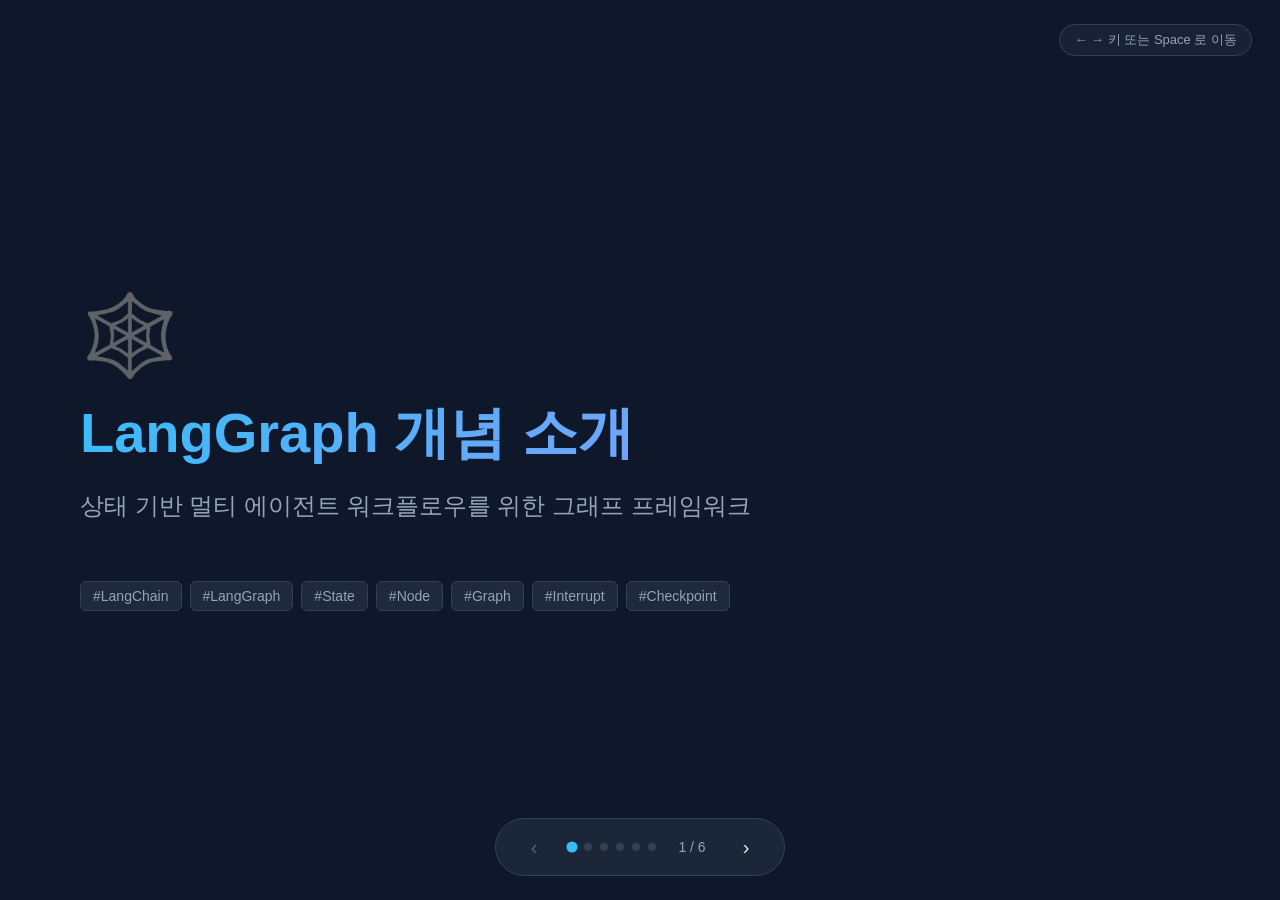
==== index.html @ 46ef791e "Use chat message interface in invoke examples Unify invocation examples across slides to use   invok" ====
<!DOCTYPE html>
<html lang="ko">
<head>
<meta charset="UTF-8" />
<meta name="viewport" content="width=device-width, initial-scale=1.0" />
<title>LangGraph 개념 소개</title>
<style>
  :root {
    --bg: #0f172a;
    --surface: #1e293b;
    --surface-2: #334155;
    --text: #e2e8f0;
    --muted: #94a3b8;
    --accent: #38bdf8;
    --accent-2: #a78bfa;
    --success: #34d399;
    --warning: #fbbf24;
    --danger: #f87171;
    --code-bg: #0b1220;
  }

  * { box-sizing: border-box; margin: 0; padding: 0; }

  html, body {
    height: 100%;
    background: var(--bg);
    color: var(--text);
    font-family: -apple-system, BlinkMacSystemFont, "Apple SD Gothic Neo", "Pretendard", "Noto Sans KR", sans-serif;
    overflow: hidden;
  }

  .deck {
    position: relative;
    width: 100vw;
    height: 100vh;
    overflow: hidden;
  }

  .slide {
    position: absolute;
    inset: 0;
    padding: 64px 80px;
    display: flex;
    flex-direction: column;
    justify-content: center;
    opacity: 0;
    transform: translateX(40px);
    transition: opacity 0.4s ease, transform 0.4s ease;
    pointer-events: none;
    overflow-y: auto;
  }

  .slide.active {
    opacity: 1;
    transform: translateX(0);
    pointer-events: auto;
  }

  .slide.prev {
    transform: translateX(-40px);
  }

  h1 {
    font-size: 56px;
    font-weight: 800;
    background: linear-gradient(135deg, var(--accent), var(--accent-2));
    -webkit-background-clip: text;
    background-clip: text;
    color: transparent;
    margin-bottom: 20px;
    line-height: 1.2;
  }

  h2 {
    font-size: 40px;
    font-weight: 700;
    margin-bottom: 28px;
    color: var(--text);
    display: flex;
    align-items: center;
    gap: 16px;
  }

  h2::before {
    content: "";
    width: 8px;
    height: 40px;
    background: linear-gradient(180deg, var(--accent), var(--accent-2));
    border-radius: 4px;
  }

  h3 {
    font-size: 22px;
    font-weight: 600;
    color: var(--accent);
    margin-bottom: 12px;
  }

  p, li {
    font-size: 20px;
    line-height: 1.7;
    color: var(--text);
  }

  .subtitle {
    font-size: 24px;
    color: var(--muted);
    margin-bottom: 40px;
  }

  .cards {
    display: grid;
    grid-template-columns: repeat(auto-fit, minmax(280px, 1fr));
    gap: 20px;
    margin-top: 16px;
  }

  .card {
    background: var(--surface);
    border: 1px solid var(--surface-2);
    border-radius: 14px;
    padding: 24px;
    transition: transform 0.2s ease, border-color 0.2s ease;
  }

  .card:hover {
    transform: translateY(-4px);
    border-color: var(--accent);
  }

  .card ul {
    list-style: none;
    padding-left: 0;
  }

  .card li {
    font-size: 17px;
    padding: 6px 0 6px 20px;
    position: relative;
    color: var(--text);
  }

  .card li::before {
    content: "▸";
    position: absolute;
    left: 0;
    color: var(--accent);
  }

  pre {
    background: var(--code-bg);
    border: 1px solid var(--surface-2);
    border-radius: 10px;
    padding: 18px 20px;
    overflow-x: auto;
    font-size: 15px;
    line-height: 1.6;
    margin-top: 14px;
  }

  code {
    font-family: "SF Mono", "Fira Code", "Consolas", monospace;
    color: #e2e8f0;
  }

  .kw { color: #f472b6; }
  .fn { color: #60a5fa; }
  .str { color: #86efac; }
  .cm { color: #64748b; font-style: italic; }
  .num { color: #fbbf24; }

  .badge {
    display: inline-block;
    padding: 4px 12px;
    border-radius: 999px;
    font-size: 14px;
    font-weight: 600;
    background: rgba(56, 189, 248, 0.15);
    color: var(--accent);
    margin-right: 8px;
  }

  .badge.purple { background: rgba(167, 139, 250, 0.15); color: var(--accent-2); }
  .badge.green { background: rgba(52, 211, 153, 0.15); color: var(--success); }
  .badge.amber { background: rgba(251, 191, 36, 0.15); color: var(--warning); }

  .two-col {
    display: grid;
    grid-template-columns: 1fr 1fr;
    gap: 28px;
    margin-top: 16px;
  }

  .diagram {
    display: flex;
    align-items: center;
    justify-content: center;
    gap: 12px;
    flex-wrap: wrap;
    padding: 28px;
    background: var(--surface);
    border-radius: 14px;
    border: 1px solid var(--surface-2);
    margin-top: 16px;
  }

  .node {
    padding: 14px 22px;
    background: linear-gradient(135deg, rgba(56, 189, 248, 0.2), rgba(167, 139, 250, 0.2));
    border: 1.5px solid var(--accent);
    border-radius: 12px;
    font-weight: 600;
    font-size: 16px;
    color: var(--text);
    min-width: 110px;
    text-align: center;
  }

  .node.start { border-color: var(--success); background: rgba(52, 211, 153, 0.15); }
  .node.end { border-color: var(--danger); background: rgba(248, 113, 113, 0.15); }
  .node.interrupt {
    border-color: var(--warning);
    background: rgba(251, 191, 36, 0.15);
    border-style: dashed;
  }

  .arrow {
    color: var(--muted);
    font-size: 24px;
    font-weight: bold;
  }

  .nav {
    position: fixed;
    bottom: 24px;
    left: 50%;
    transform: translateX(-50%);
    display: flex;
    align-items: center;
    gap: 16px;
    background: rgba(30, 41, 59, 0.9);
    backdrop-filter: blur(10px);
    padding: 10px 20px;
    border-radius: 999px;
    border: 1px solid var(--surface-2);
    z-index: 100;
  }

  .nav button {
    background: transparent;
    border: none;
    color: var(--text);
    cursor: pointer;
    font-size: 20px;
    width: 36px;
    height: 36px;
    border-radius: 50%;
    display: flex;
    align-items: center;
    justify-content: center;
    transition: background 0.2s ease;
  }

  .nav button:hover:not(:disabled) {
    background: var(--surface-2);
  }

  .nav button:disabled {
    opacity: 0.3;
    cursor: not-allowed;
  }

  .dots {
    display: flex;
    gap: 8px;
  }

  .dot {
    width: 8px;
    height: 8px;
    border-radius: 50%;
    background: var(--surface-2);
    cursor: pointer;
    transition: background 0.2s ease, transform 0.2s ease;
  }

  .dot.active {
    background: var(--accent);
    transform: scale(1.4);
  }

  .counter {
    color: var(--muted);
    font-size: 14px;
    font-variant-numeric: tabular-nums;
    min-width: 40px;
    text-align: center;
  }

  .hint {
    position: fixed;
    top: 24px;
    right: 28px;
    color: var(--muted);
    font-size: 13px;
    background: rgba(30, 41, 59, 0.7);
    padding: 6px 14px;
    border-radius: 999px;
    border: 1px solid var(--surface-2);
  }

  .hero-icon {
    font-size: 80px;
    margin-bottom: 16px;
  }

  .comparison {
    display: grid;
    grid-template-columns: 1fr 1fr;
    gap: 24px;
    margin-top: 20px;
  }

  .col-title {
    font-size: 28px;
    font-weight: 700;
    margin-bottom: 14px;
    padding-bottom: 10px;
    border-bottom: 2px solid var(--surface-2);
  }

  .col-title.chain { color: var(--success); }
  .col-title.graph { color: var(--accent-2); }

  .tag-list {
    display: flex;
    flex-wrap: wrap;
    gap: 8px;
    margin-top: 14px;
  }

  .tag {
    padding: 6px 12px;
    background: var(--surface);
    border: 1px solid var(--surface-2);
    border-radius: 6px;
    font-size: 14px;
    color: var(--muted);
  }

  @media (max-width: 900px) {
    .slide { padding: 40px 28px; }
    h1 { font-size: 36px; }
    h2 { font-size: 28px; }
    p, li { font-size: 16px; }
    .two-col, .comparison { grid-template-columns: 1fr; }
  }
</style>
</head>
<body>
  <div class="hint">← → 키 또는 Space 로 이동</div>

  <div class="deck" id="deck">

    <!-- Slide 1: Title -->
    <section class="slide active">
      <div class="hero-icon">🕸️</div>
      <h1>LangGraph 개념 소개</h1>
      <p class="subtitle">상태 기반 멀티 에이전트 워크플로우를 위한 그래프 프레임워크</p>
      <div class="tag-list">
        <span class="tag">#LangChain</span>
        <span class="tag">#LangGraph</span>
        <span class="tag">#State</span>
        <span class="tag">#Node</span>
        <span class="tag">#Graph</span>
        <span class="tag">#Interrupt</span>
        <span class="tag">#Checkpoint</span>
      </div>
    </section>

    <!-- Slide 2: LangChain vs LangGraph -->
    <section class="slide">
      <h2>LangChain vs LangGraph</h2>
      <p class="subtitle">두 라이브러리의 역할과 차이점</p>

      <div class="comparison">
        <div class="card">
          <div class="col-title chain">🔗 LangChain</div>
          <ul>
            <li>LLM 애플리케이션의 <b>기본 빌딩 블록</b> 제공</li>
            <li>Prompt, Model, Parser, Tool, Retriever 등 컴포넌트 모음</li>
            <li><b>체인(Chain)</b> — 단방향 파이프라인</li>
            <li>간단한 RAG, 요약, 번역 등에 적합</li>
            <li>분기/반복/상태 관리는 제한적</li>
          </ul>
          <pre><code><span class="cm"># 전형적인 단방향 체인</span>
chain = prompt | model | parser
chain.invoke(input={<span class="str">"messages"</span>: [(<span class="str">"user"</span>, <span class="str">"hi"</span>)]})</code></pre>
        </div>

        <div class="card">
          <div class="col-title graph">🕸️ LangGraph</div>
          <ul>
            <li>LangChain 위에 얹힌 <b>상태 기반 그래프</b> 프레임워크</li>
            <li><b>순환(loop)</b>, <b>분기(branch)</b>, <b>병렬</b> 실행 가능</li>
            <li>Agent 간 협업·툴 호출 루프를 자연스럽게 표현</li>
            <li>상태(State) + 체크포인트로 <b>지속성·재개</b> 지원</li>
            <li>Human-in-the-loop (Interrupt) 내장</li>
          </ul>
          <pre><code><span class="cm"># 상태 기반 그래프</span>
graph = StateGraph(State)
graph.add_node(<span class="str">"agent"</span>, agent_fn)
graph.add_edge(<span class="str">"agent"</span>, <span class="str">"tool"</span>)</code></pre>
        </div>
      </div>
    </section>

    <!-- Slide 3: State, Node, Graph -->
    <section class="slide">
      <h2>핵심 구성: State · Node · Graph</h2>
      <p class="subtitle">LangGraph를 이루는 세 가지 뼈대</p>

      <div class="cards">
        <div class="card">
          <h3>🗂️ State</h3>
          <p style="font-size:16px;color:var(--muted);margin-bottom:10px;">
            그래프 실행 전체에서 공유되는 <b>데이터 컨테이너</b>.
            TypedDict / Pydantic으로 스키마 정의.
          </p>
          <ul>
            <li>각 노드는 State를 입력으로 받아 일부를 업데이트해 반환</li>
            <li>필드마다 <b>reducer</b>로 병합 전략 지정 (예: <code>add_messages</code>)</li>
          </ul>
        </div>

        <div class="card">
          <h3>🧩 Node</h3>
          <p style="font-size:16px;color:var(--muted);margin-bottom:10px;">
            State를 받아 <b>업데이트된 State를 반환</b>하는 함수 단위.
          </p>
          <ul>
            <li>LLM 호출, 툴 실행, 후처리 등 임의 로직</li>
            <li>파이썬 함수 / Runnable 무엇이든 가능</li>
            <li><code>add_node("name", fn)</code> 로 등록</li>
          </ul>
        </div>

        <div class="card">
          <h3>🔀 Graph (Edge)</h3>
          <p style="font-size:16px;color:var(--muted);margin-bottom:10px;">
            노드 간 <b>흐름</b>을 정의. 정적 엣지와 조건부 엣지를 지원.
          </p>
          <ul>
            <li><code>add_edge(a, b)</code> — 무조건 이동</li>
            <li><code>add_conditional_edges</code> — 함수 반환값으로 분기</li>
            <li><code>START</code> / <code>END</code> 상수로 시작·종료 지정</li>
          </ul>
        </div>
      </div>

      <pre><code><span class="kw">from</span> typing <span class="kw">import</span> TypedDict, Annotated
<span class="kw">from</span> langgraph.graph <span class="kw">import</span> StateGraph, START, END
<span class="kw">from</span> langgraph.graph.message <span class="kw">import</span> add_messages

<span class="kw">class</span> <span class="fn">State</span>(TypedDict):
    messages: Annotated[<span class="fn">list</span>, add_messages]   <span class="cm"># reducer</span>
    step: <span class="fn">int</span>

<span class="kw">def</span> <span class="fn">agent</span>(state: State):
    <span class="kw">return</span> {<span class="str">"messages"</span>: [llm.invoke(state[<span class="str">"messages"</span>])], <span class="str">"step"</span>: state[<span class="str">"step"</span>] + <span class="num">1</span>}

builder = StateGraph(State)
builder.add_node(<span class="str">"agent"</span>, agent)
builder.add_edge(START, <span class="str">"agent"</span>)
builder.add_edge(<span class="str">"agent"</span>, END)
graph = builder.compile()

<span class="cm"># 채팅 메시지 인터페이스로 호출</span>
graph.invoke(input={<span class="str">"messages"</span>: [(<span class="str">"user"</span>, <span class="str">"hi"</span>)]})</code></pre>
    </section>

    <!-- Slide 4: Interrupt -->
    <section class="slide">
      <h2>Interrupt (사람이 끼어드는 지점)</h2>
      <p class="subtitle">그래프 실행을 일시 정지하고, 외부 입력을 기다렸다가 재개</p>

      <div class="diagram">
        <div class="node start">START</div>
        <div class="arrow">→</div>
        <div class="node">agent</div>
        <div class="arrow">→</div>
        <div class="node interrupt">⏸ human_review</div>
        <div class="arrow">→</div>
        <div class="node">tool</div>
        <div class="arrow">→</div>
        <div class="node end">END</div>
      </div>

      <div class="two-col">
        <div class="card">
          <h3>⏸ 언제 쓰나?</h3>
          <ul>
            <li><b>Human-in-the-loop</b> — 툴 호출 전 사람 승인</li>
            <li>민감한 동작(결제·삭제) 확인</li>
            <li>중간 결과 편집·검토</li>
            <li>외부 이벤트(알림·폼 제출) 대기</li>
          </ul>
        </div>

        <div class="card">
          <h3>🧪 두 가지 방식</h3>
          <ul>
            <li><span class="badge">정적</span> <code>compile(interrupt_before=["tool"])</code> — 특정 노드 앞에서 무조건 멈춤</li>
            <li><span class="badge purple">동적</span> <code>interrupt(payload)</code> — 노드 내부에서 조건적으로 중단</li>
            <li>재개는 <code>Command(resume=...)</code> 로 값을 주입</li>
          </ul>
        </div>
      </div>

      <pre><code><span class="kw">from</span> langgraph.types <span class="kw">import</span> interrupt, Command

<span class="kw">def</span> <span class="fn">human_review</span>(state):
    answer = interrupt({<span class="str">"question"</span>: <span class="str">"이 툴을 실행해도 될까요?"</span>})
    <span class="kw">return</span> {<span class="str">"approved"</span>: answer == <span class="str">"yes"</span>}

<span class="cm"># 1) 일단 실행 → interrupt 에서 멈춤</span>
graph.invoke(
    input={<span class="str">"messages"</span>: [(<span class="str">"user"</span>, <span class="str">"파일 삭제해줘"</span>)]},
    config=cfg,
)

<span class="cm"># 2) 사람이 확인한 값을 주입해 재개</span>
graph.invoke(input=Command(resume=<span class="str">"yes"</span>), config=cfg)</code></pre>
    </section>

    <!-- Slide 5: Checkpoint -->
    <section class="slide">
      <h2>Checkpoint (상태 저장과 재개)</h2>
      <p class="subtitle">매 단계마다 State 스냅샷을 저장 → 중단·복구·시간여행이 가능</p>

      <div class="cards">
        <div class="card">
          <h3>💾 무엇을 저장하나?</h3>
          <ul>
            <li>각 super-step 직후의 <b>State 스냅샷</b></li>
            <li>다음에 실행할 노드(=다음 작업)</li>
            <li><code>thread_id</code> 단위로 이력을 묶음</li>
          </ul>
        </div>

        <div class="card">
          <h3>🧰 주요 Checkpointer</h3>
          <ul>
            <li><code>InMemorySaver</code> — 개발·테스트</li>
            <li><code>SqliteSaver</code> — 단일 프로세스 영속화</li>
            <li><code>PostgresSaver</code> — 프로덕션 다중 워커</li>
            <li>커스텀 백엔드 구현 가능</li>
          </ul>
        </div>

        <div class="card">
          <h3>🎁 얻는 것</h3>
          <ul>
            <li><span class="badge green">지속성</span> 세션 간 대화 유지</li>
            <li><span class="badge amber">재개</span> Interrupt 후 이어서 실행</li>
            <li><span class="badge purple">시간여행</span> 과거 체크포인트로 분기</li>
            <li><span class="badge">관측</span> 각 스텝의 상태를 감사</li>
          </ul>
        </div>
      </div>

      <pre><code><span class="kw">from</span> langgraph.checkpoint.memory <span class="kw">import</span> InMemorySaver

checkpointer = InMemorySaver()
graph = builder.compile(checkpointer=checkpointer)

cfg = {<span class="str">"configurable"</span>: {<span class="str">"thread_id"</span>: <span class="str">"user-42"</span>}}

graph.invoke(input={<span class="str">"messages"</span>: [(<span class="str">"user"</span>, <span class="str">"안녕, 내 이름은 지호야"</span>)]}, config=cfg)
graph.invoke(input={<span class="str">"messages"</span>: [(<span class="str">"user"</span>, <span class="str">"내 이름 기억해?"</span>)]}, config=cfg)  <span class="cm"># 이어짐</span>

<span class="cm"># 과거 상태 확인 / 시간여행</span>
<span class="kw">for</span> snap <span class="kw">in</span> graph.get_state_history(cfg):
    <span class="fn">print</span>(snap.values, snap.next)</code></pre>
    </section>

    <!-- Slide 6: Wrap-up -->
    <section class="slide">
      <h2>한 장 요약</h2>
      <p class="subtitle">LangGraph = State + Node + Graph + Checkpoint + Interrupt</p>

      <div class="cards">
        <div class="card">
          <h3>🧠 사고 모델</h3>
          <p style="font-size:17px;">
            "여러 단계의 LLM/툴 호출을 <b>상태 머신</b>처럼 설계하자."
            각 노드는 상태를 조금씩 바꾸고, 엣지가 다음 단계를 정한다.
          </p>
        </div>
        <div class="card">
          <h3>🛠 언제 쓰면 좋은가</h3>
          <ul>
            <li>ReAct 스타일 툴 호출 루프</li>
            <li>멀티 에이전트 협업 (Planner/Worker/Critic)</li>
            <li>사람 승인이 필요한 자동화</li>
            <li>오래 걸리는 작업의 중단·재개</li>
          </ul>
        </div>
        <div class="card">
          <h3>📚 더 읽을거리</h3>
          <ul>
            <li>LangGraph 공식 문서: Concepts / Tutorials</li>
            <li>Human-in-the-loop 패턴 가이드</li>
            <li>Persistence & Time Travel 예제</li>
          </ul>
        </div>
      </div>

      <p style="text-align:center;margin-top:48px;font-size:32px;font-weight:700;background:linear-gradient(135deg,var(--accent),var(--accent-2));-webkit-background-clip:text;background-clip:text;color:transparent;">
        감사합니다 🙌
      </p>
    </section>

  </div>

  <div class="nav">
    <button id="prev" aria-label="이전">‹</button>
    <div class="dots" id="dots"></div>
    <span class="counter" id="counter">1 / 6</span>
    <button id="next" aria-label="다음">›</button>
  </div>

<script>
  const slides = document.querySelectorAll('.slide');
  const dotsEl = document.getElementById('dots');
  const counter = document.getElementById('counter');
  const prevBtn = document.getElementById('prev');
  const nextBtn = document.getElementById('next');
  let current = 0;

  slides.forEach((_, i) => {
    const dot = document.createElement('div');
    dot.className = 'dot' + (i === 0 ? ' active' : '');
    dot.addEventListener('click', () => goTo(i));
    dotsEl.appendChild(dot);
  });

  function goTo(i) {
    if (i < 0 || i >= slides.length) return;
    slides[current].classList.remove('active');
    slides[current].classList.toggle('prev', i > current);
    current = i;
    slides.forEach((s, idx) => {
      s.classList.toggle('active', idx === current);
      s.classList.toggle('prev', idx < current);
    });
    document.querySelectorAll('.dot').forEach((d, idx) => {
      d.classList.toggle('active', idx === current);
    });
    counter.textContent = `${current + 1} / ${slides.length}`;
    prevBtn.disabled = current === 0;
    nextBtn.disabled = current === slides.length - 1;
  }

  prevBtn.addEventListener('click', () => goTo(current - 1));
  nextBtn.addEventListener('click', () => goTo(current + 1));

  document.addEventListener('keydown', (e) => {
    if (e.key === 'ArrowRight' || e.key === ' ' || e.key === 'PageDown') {
      e.preventDefault(); goTo(current + 1);
    } else if (e.key === 'ArrowLeft' || e.key === 'PageUp') {
      e.preventDefault(); goTo(current - 1);
    } else if (e.key === 'Home') {
      goTo(0);
    } else if (e.key === 'End') {
      goTo(slides.length - 1);
    }
  });

  goTo(0);
</script>
</body>
</html>
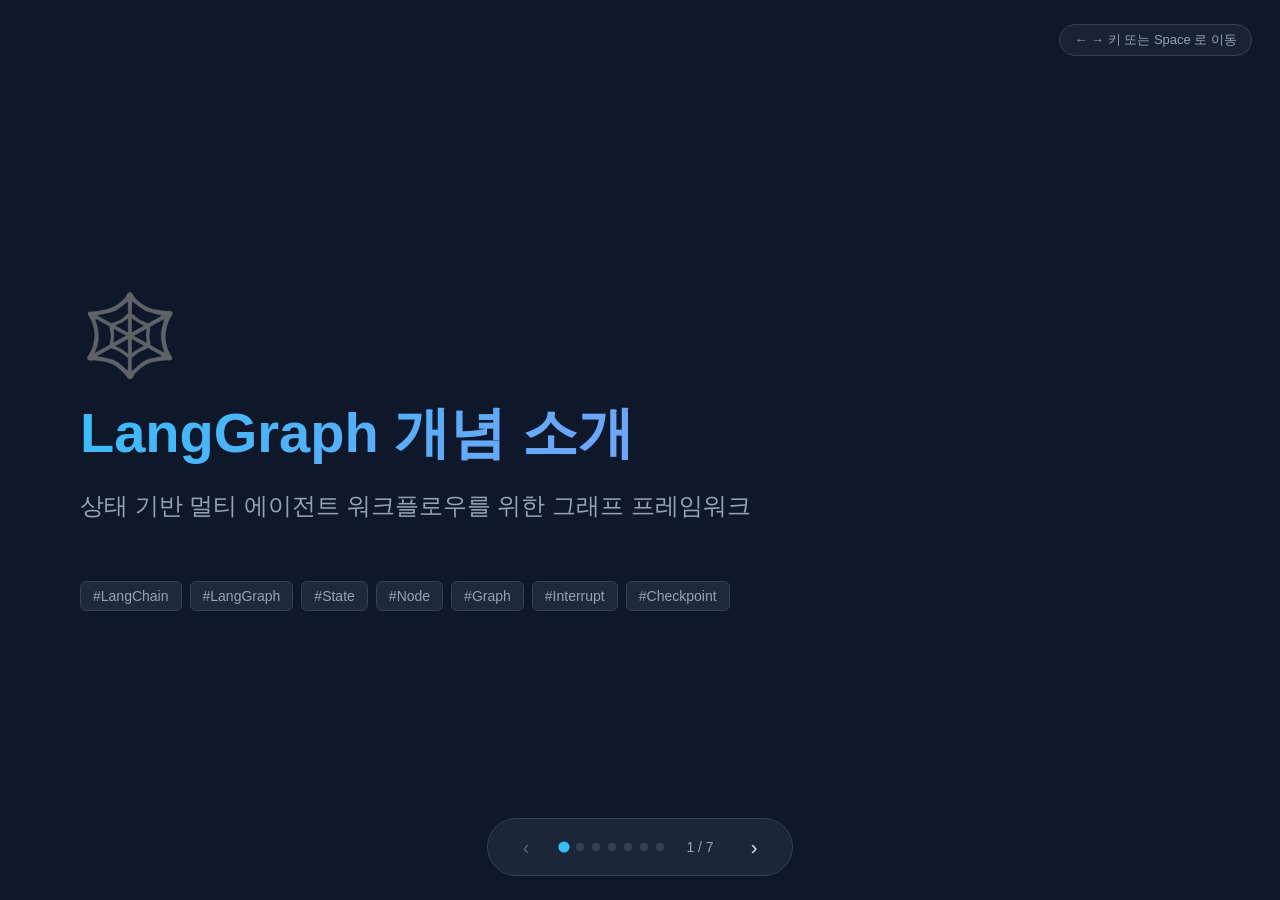
==== commit dc479d18: "Add create_agent (prebuilt ReAct) slide after Checkpoint New slide explains create_react_agent as a " ====
--- a/index.html
+++ b/index.html
@@ -584,10 +584,67 @@
     <span class="fn">print</span>(snap.values, snap.next)</code></pre>
     </section>
 
-    <!-- Slide 6: Wrap-up -->
+    <!-- Slide 6: create_agent -->
+    <section class="slide">
+      <h2>create_agent — 프리셋 ReAct 에이전트</h2>
+      <p class="subtitle">모델 + 툴 + 시스템 프롬프트만 주면 그래프를 자동으로 조립</p>
+
+      <div class="two-col">
+        <div class="card">
+          <h3>🎁 무엇을 해주나?</h3>
+          <ul>
+            <li>내부적으로 <b>agent ↔ tools</b> 를 오가는 ReAct 루프 그래프를 자동 생성</li>
+            <li>메시지 상태(<code>messages</code>)와 <code>add_messages</code> reducer를 기본 제공</li>
+            <li><code>checkpointer</code> 전달 시 <b>대화 지속성</b> 바로 사용</li>
+            <li><code>interrupt_before=["tools"]</code> 로 툴 실행 전 사람 승인도 원샷 설정</li>
+            <li>반환값은 일반 <code>CompiledGraph</code> — 커스터마이즈·확장 가능</li>
+          </ul>
+        </div>
+
+        <div class="card">
+          <h3>🧭 언제 쓰나?</h3>
+          <ul>
+            <li>툴을 쓰는 <b>일반적인 챗 에이전트</b>를 빠르게 만들고 싶을 때</li>
+            <li>직접 <code>StateGraph</code>로 조립하기 전, <b>프로토타입</b>용</li>
+            <li>표준 패턴으로 충분하고, 특이한 분기가 필요 없을 때</li>
+          </ul>
+          <p style="font-size:15px;color:var(--muted);margin-top:12px;">
+            ※ 분기/병렬/도메인 특화 흐름이 필요하면 그대로 <code>StateGraph</code>로 내려가면 됩니다.
+          </p>
+        </div>
+      </div>
+
+      <pre><code><span class="kw">from</span> langgraph.prebuilt <span class="kw">import</span> create_react_agent
+<span class="kw">from</span> langgraph.checkpoint.memory <span class="kw">import</span> InMemorySaver
+<span class="kw">from</span> langchain_core.tools <span class="kw">import</span> tool
+
+<span class="cm"># 1) 툴 정의</span>
+<span class="kw">@tool</span>
+<span class="kw">def</span> <span class="fn">get_weather</span>(city: <span class="fn">str</span>) -> <span class="fn">str</span>:
+    <span class="str">"""도시의 날씨를 반환."""</span>
+    <span class="kw">return</span> <span class="fn">f</span><span class="str">"{city}: 맑음 22°C"</span>
+
+<span class="cm"># 2) 에이전트 생성 (모델 + 툴 + 프롬프트 + 체크포인트 + 인터럽트)</span>
+agent = create_react_agent(
+    model=<span class="str">"anthropic:claude-sonnet-4-6"</span>,
+    tools=[get_weather],
+    prompt=<span class="str">"너는 친절한 한국어 비서야."</span>,
+    checkpointer=InMemorySaver(),
+    interrupt_before=[<span class="str">"tools"</span>],   <span class="cm"># 툴 실행 전 사람 승인</span>
+)
+
+<span class="cm"># 3) 채팅 메시지 인터페이스로 호출</span>
+cfg = {<span class="str">"configurable"</span>: {<span class="str">"thread_id"</span>: <span class="str">"user-42"</span>}}
+agent.invoke(
+    input={<span class="str">"messages"</span>: [(<span class="str">"user"</span>, <span class="str">"서울 날씨 알려줘"</span>)]},
+    config=cfg,
+)</code></pre>
+    </section>
+
+    <!-- Slide 7: Wrap-up -->
     <section class="slide">
       <h2>한 장 요약</h2>
-      <p class="subtitle">LangGraph = State + Node + Graph + Checkpoint + Interrupt</p>
+      <p class="subtitle">LangGraph = State + Node + Graph + Checkpoint + Interrupt ( + create_agent 프리셋)</p>
 
       <div class="cards">
         <div class="card">
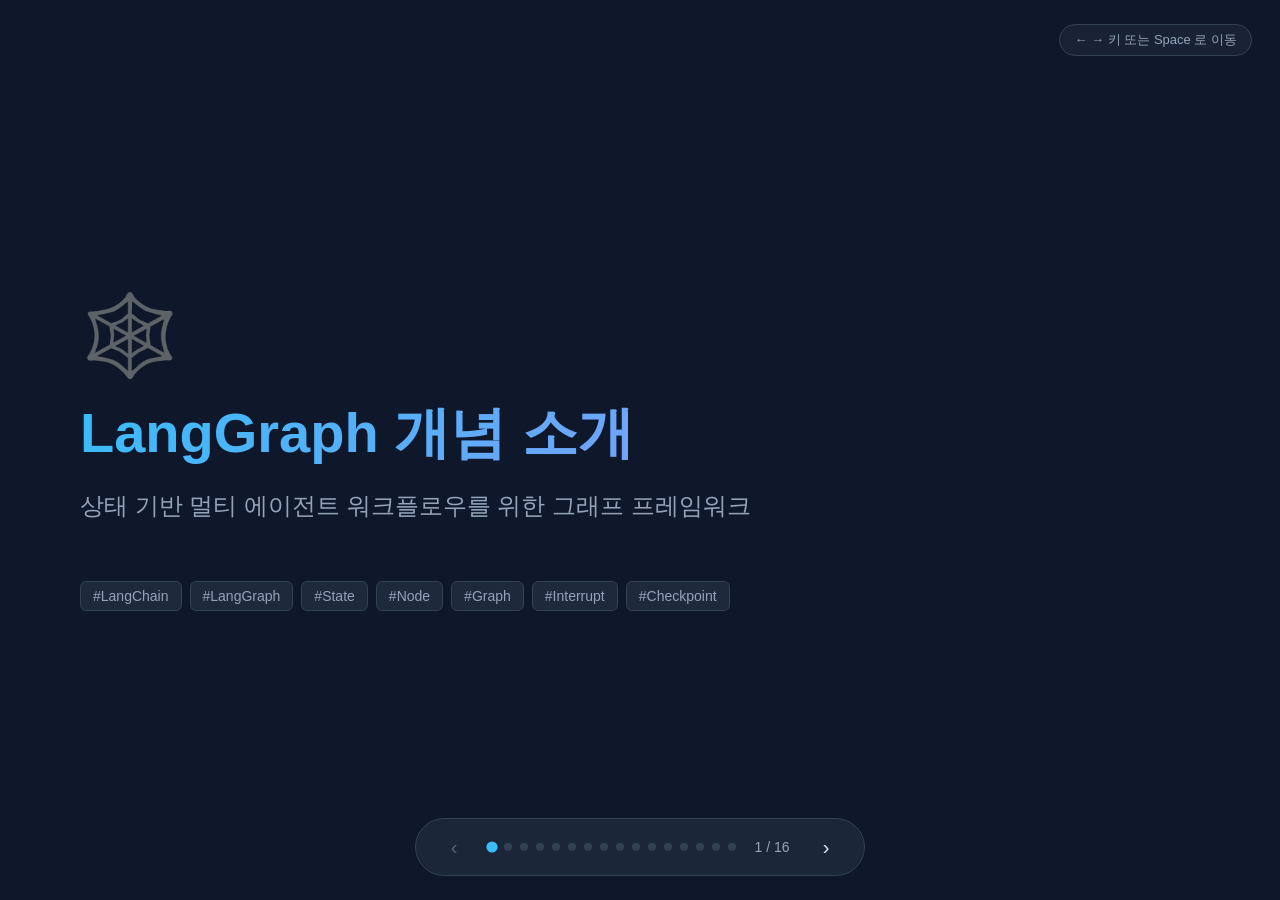
==== commit a49dc596: "Consolidate examples into single FastAPI app and add project config Co-Authored-By: Claude Opus 4.7 " ====
--- a/index.html
+++ b/index.html
@@ -415,6 +415,282 @@
       </div>
     </section>
 
+    <!-- Slide: LangChain 섹션 타이틀 -->
+    <section class="slide">
+      <div class="hero-icon">🔗</div>
+      <h1>LangChain 기초</h1>
+      <p class="subtitle">Prompt · Model · Output Parser — LLM 앱의 3대 빌딩 블록</p>
+
+      <div class="cards" style="margin-top:24px;">
+        <div class="card">
+          <h3>📝 Prompt</h3>
+          <p style="font-size:16px;color:var(--muted);">
+            변수 치환·역할별 메시지로 <b>재사용 가능한 프롬프트</b> 구성
+          </p>
+        </div>
+        <div class="card">
+          <h3>🤖 Model</h3>
+          <p style="font-size:16px;color:var(--muted);">
+            OpenAI·Gemini 등 <b>Chat Model</b>을 동일한 인터페이스로 호출
+          </p>
+        </div>
+        <div class="card">
+          <h3>📦 Output Parser</h3>
+          <p style="font-size:16px;color:var(--muted);">
+            문자열 응답을 <b>구조화된 데이터</b>(dict, Pydantic)로 변환
+          </p>
+        </div>
+      </div>
+
+      <p style="text-align:center;margin-top:32px;font-size:18px;color:var(--muted);">
+        이어지는 슬라이드에서 <b>영화 리뷰 → JSON</b> 예제를 세 단계로 완성해봅니다.
+      </p>
+    </section>
+
+    <!-- Slide: Prompt Template -->
+    <section class="slide">
+      <h2>Prompt Template 예제</h2>
+      <p class="subtitle">재사용 가능한 프롬프트 — 변수 치환 + 메시지 구조화</p>
+
+      <div class="two-col">
+        <div class="card">
+          <h3>📝 ChatPromptTemplate</h3>
+          <ul>
+            <li>System / User / Assistant <b>역할별 메시지</b>를 구성</li>
+            <li><code>{변수}</code> 플레이스홀더를 <code>invoke</code> 시 채움</li>
+            <li><code>MessagesPlaceholder</code>로 대화 이력 주입 가능</li>
+            <li>모델과 파이프(<code>|</code>)로 바로 체인 구성</li>
+          </ul>
+        </div>
+
+        <div class="card">
+          <h3>🧭 언제 쓰나?</h3>
+          <ul>
+            <li>같은 지시문을 <b>여러 입력</b>에 반복 적용할 때</li>
+            <li>시스템 프롬프트를 고정하고 사용자 입력만 바꿀 때</li>
+            <li>few-shot 예시·히스토리를 구조적으로 끼워넣을 때</li>
+          </ul>
+        </div>
+      </div>
+
+      <p style="font-size:15px;color:var(--muted);margin-top:16px;">
+        🎬 <b>예제 시나리오</b> — 영화 리뷰를 분석해 <code>{sentiment, summary, keywords}</code> JSON으로 추출하는
+        체인을 <b>3단계(프롬프트 → 모델 → 파서)</b>에 걸쳐 완성해봅니다. 이번 슬라이드는 <b>1단계: 프롬프트</b>.
+      </p>
+
+      <pre style="min-height:340px;"><code><span class="kw">from</span> langchain_core.prompts <span class="kw">import</span> ChatPromptTemplate
+
+<span class="cm"># 1) 리뷰 분석용 프롬프트 — 출력 형식을 시스템 프롬프트에 명시</span>
+prompt = ChatPromptTemplate.from_messages([
+    (<span class="str">"system"</span>,
+     <span class="str">"너는 영화 리뷰 분석가야. 아래 JSON 스키마로만 답해.\n"</span>
+     <span class="str">"{{\"sentiment\": \"positive|negative|neutral\", "</span>
+     <span class="str">"\"summary\": str, \"keywords\": [str]}}"</span>),
+    (<span class="str">"user"</span>, <span class="str">"다음 리뷰를 분석해줘:\n{review}"</span>),
+])
+
+<span class="cm"># 프롬프트만 먼저 확인 (모델/파서는 다음 슬라이드에서 연결)</span>
+prompt.invoke({<span class="str">"review"</span>: <span class="str">"연출은 좋았지만 각본이 아쉬웠다."</span>})</code></pre>
+    </section>
+
+    <!-- Slide: LangChain 모델 선언 -->
+    <section class="slide">
+      <h2>LangChain 모델 선언 예제</h2>
+      <p class="subtitle">Provider별 Chat Model 초기화 — OpenAI · Gemini</p>
+
+      <div class="two-col">
+        <div class="card">
+          <div class="col-title chain">🟢 OpenAI</div>
+          <p style="font-size:15px;color:var(--muted);margin-bottom:10px;">
+            <code>langchain-openai</code> 패키지 설치 후
+            <code>OPENAI_API_KEY</code> 환경변수 설정.
+          </p>
+          <pre><code><span class="cm"># pip install -U langchain-openai</span>
+<span class="kw">from</span> langchain_openai <span class="kw">import</span> ChatOpenAI
+
+llm = ChatOpenAI(
+    model=<span class="str">"gpt-4o-mini"</span>,
+    temperature=<span class="num">0</span>,
+)
+
+llm.invoke([(<span class="str">"user"</span>, <span class="str">"안녕!"</span>)])</code></pre>
+        </div>
+
+        <div class="card">
+          <div class="col-title graph">🔵 Gemini (Google)</div>
+          <p style="font-size:15px;color:var(--muted);margin-bottom:10px;">
+            <code>langchain-google-genai</code> 패키지 설치 후
+            <code>GOOGLE_API_KEY</code> 환경변수 설정.
+          </p>
+          <pre><code><span class="cm"># pip install -U langchain-google-genai</span>
+<span class="kw">from</span> langchain_google_genai <span class="kw">import</span> ChatGoogleGenerativeAI
+
+llm = ChatGoogleGenerativeAI(
+    model=<span class="str">"gemini-2.0-flash"</span>,
+    temperature=<span class="num">0</span>,
+)
+
+llm.invoke([(<span class="str">"user"</span>, <span class="str">"안녕!"</span>)])</code></pre>
+        </div>
+      </div>
+
+      <div class="card" style="margin-top:20px;">
+        <h3>🧩 공통 인터페이스 — <code>init_chat_model</code></h3>
+        <p style="font-size:16px;color:var(--muted);margin-bottom:10px;">
+          Provider 문자열만 바꿔 동일한 코드로 여러 모델을 전환할 수 있습니다.
+        </p>
+        <pre><code><span class="kw">from</span> langchain.chat_models <span class="kw">import</span> init_chat_model
+
+llm = init_chat_model(<span class="str">"openai:gpt-4o-mini"</span>)
+<span class="cm"># 또는</span>
+llm = init_chat_model(<span class="str">"google_genai:gemini-2.0-flash"</span>)</code></pre>
+      </div>
+
+      <p style="font-size:15px;color:var(--muted);margin-top:16px;">
+        🎬 <b>2단계: 모델</b> — 앞 슬라이드에서 만든 <code>prompt</code>에 이 <code>llm</code>을 파이프로 이어 붙이면
+        프롬프트 + LLM 체인이 완성됩니다. 다음 슬라이드에서 JSON 파서까지 연결합니다.
+      </p>
+
+      <pre style="min-height:220px;"><code><span class="cm"># 앞 슬라이드의 prompt 를 그대로 사용</span>
+llm = ChatOpenAI(model=<span class="str">"gpt-4o-mini"</span>, temperature=<span class="num">0</span>)
+chain = prompt | llm
+
+chain.invoke({<span class="str">"review"</span>: <span class="str">"연출은 좋았지만 각본이 아쉬웠다."</span>})
+<span class="cm"># → AIMessage(content='{"sentiment": "neutral", ...}')  ← 아직 문자열</span></code></pre>
+    </section>
+
+    <!-- Slide: JSON Output Parser -->
+    <section class="slide">
+      <h2>JsonOutputParser 예제</h2>
+      <p class="subtitle">LLM의 문자열 응답을 <b>dict</b>로 파싱 — 체인 최종 단계</p>
+
+      <div class="two-col">
+        <div class="card">
+          <h3>🧪 무엇을 해주나?</h3>
+          <ul>
+            <li>모델 출력에서 <b>JSON 블록을 추출 후 <code>dict</code>로 파싱</b></li>
+            <li>마크다운 코드펜스(```json ... ```)도 허용</li>
+            <li>Pydantic 모델을 주면 <b>스키마 검증</b>까지 수행</li>
+            <li>스트리밍 시 부분 JSON도 점진적으로 파싱</li>
+          </ul>
+        </div>
+
+        <div class="card">
+          <h3>🔗 전체 체인 조립</h3>
+          <ul>
+            <li><code>prompt | model | parser</code> — 3단계 파이프라인</li>
+            <li>입력(<code>{review}</code>) → 메시지 → 응답 → <b>dict</b></li>
+            <li>파서의 <code>get_format_instructions()</code>를 프롬프트에 주입하면 더 안정적</li>
+          </ul>
+        </div>
+      </div>
+
+      <pre style="min-height:340px;"><code><span class="kw">from</span> langchain_core.output_parsers <span class="kw">import</span> JsonOutputParser
+<span class="kw">from</span> langchain_openai <span class="kw">import</span> ChatOpenAI
+<span class="kw">from</span> pydantic <span class="kw">import</span> BaseModel, Field
+
+<span class="cm"># 1) 결과 스키마 정의 (선택)</span>
+<span class="kw">class</span> <span class="fn">ReviewAnalysis</span>(BaseModel):
+    sentiment: <span class="fn">str</span> = Field(description=<span class="str">"positive | negative | neutral"</span>)
+    summary: <span class="fn">str</span>
+    keywords: <span class="fn">list</span>[<span class="fn">str</span>]
+
+parser = JsonOutputParser(pydantic_object=ReviewAnalysis)
+
+<span class="cm"># 2) 앞 슬라이드의 prompt 와 llm 을 그대로 사용 → 파서까지 파이프 연결</span>
+llm = ChatOpenAI(model=<span class="str">"gpt-4o-mini"</span>, temperature=<span class="num">0</span>)
+chain = prompt | llm | parser
+
+result = chain.invoke({<span class="str">"review"</span>: <span class="str">"연출은 좋았지만 각본이 아쉬웠다."</span>})
+<span class="cm"># → {"sentiment": "neutral", "summary": "...", "keywords": [...]}</span>
+<span class="fn">print</span>(result[<span class="str">"sentiment"</span>])</code></pre>
+    </section>
+
+    <!-- Slide: with_structured_output -->
+    <section class="slide">
+      <h2>with_structured_output 으로 바꿔보기</h2>
+      <p class="subtitle">파서 없이 모델이 직접 <b>Pydantic 객체</b>를 반환하도록</p>
+
+      <div class="two-col">
+        <div class="card">
+          <h3>✨ 무엇이 달라지나?</h3>
+          <ul>
+            <li>모델이 내부적으로 <b>tool/function calling</b> 또는 JSON 모드를 사용</li>
+            <li>출력이 <b>Pydantic 인스턴스</b>(또는 dict)로 바로 반환</li>
+            <li>프롬프트에 포맷 지침을 적지 않아도 스키마가 강제됨</li>
+            <li><code>JsonOutputParser</code> 불필요 → 체인이 더 단순</li>
+          </ul>
+        </div>
+
+        <div class="card">
+          <h3>⚖️ Parser vs Structured Output</h3>
+          <ul>
+            <li><span class="badge">Parser</span> 어떤 모델에서도 동작 (문자열 기반)</li>
+            <li><span class="badge purple">Structured</span> 스키마 준수율↑, 코드 간결</li>
+            <li>구조화 스펙이 단단하면 Structured 권장</li>
+          </ul>
+        </div>
+      </div>
+
+      <pre style="min-height:340px;"><code><span class="kw">from</span> langchain_openai <span class="kw">import</span> ChatOpenAI
+<span class="kw">from</span> pydantic <span class="kw">import</span> BaseModel, Field
+
+<span class="cm"># 1) 앞 슬라이드와 동일한 스키마</span>
+<span class="kw">class</span> <span class="fn">ReviewAnalysis</span>(BaseModel):
+    sentiment: <span class="fn">str</span> = Field(description=<span class="str">"positive | negative | neutral"</span>)
+    summary: <span class="fn">str</span>
+    keywords: <span class="fn">list</span>[<span class="fn">str</span>]
+
+<span class="cm"># 2) 모델 자체에 스키마를 바인딩 — 파서 불필요</span>
+llm = ChatOpenAI(model=<span class="str">"gpt-4o-mini"</span>, temperature=<span class="num">0</span>)
+structured_llm = llm.with_structured_output(ReviewAnalysis)
+
+<span class="cm"># 3) prompt 는 3페이지 것을 그대로 재사용</span>
+chain = prompt | structured_llm
+
+result = chain.invoke({<span class="str">"review"</span>: <span class="str">"연출은 좋았지만 각본이 아쉬웠다."</span>})
+<span class="cm"># → ReviewAnalysis(sentiment='neutral', summary='...', keywords=[...])</span>
+<span class="fn">print</span>(result.sentiment, result.keywords)</code></pre>
+    </section>
+
+    <!-- Slide: LangGraph 섹션 타이틀 -->
+    <section class="slide">
+      <div class="hero-icon">🕸️</div>
+      <h1>LangGraph 기초</h1>
+      <p class="subtitle">상태(State) 기반 그래프로 <b>순환·분기·사람 개입</b>이 있는 워크플로우 설계</p>
+
+      <div class="cards" style="margin-top:24px;">
+        <div class="card">
+          <h3>🗂️ State · Node · Graph</h3>
+          <p style="font-size:16px;color:var(--muted);">
+            공유 상태 위에서 노드들이 실행되고, 엣지가 다음 단계를 결정
+          </p>
+        </div>
+        <div class="card">
+          <h3>🔀 Conditional Edge</h3>
+          <p style="font-size:16px;color:var(--muted);">
+            노드 반환값·State 값에 따라 <b>다음 노드를 동적으로 분기</b>
+          </p>
+        </div>
+        <div class="card">
+          <h3>⏸ Interrupt</h3>
+          <p style="font-size:16px;color:var(--muted);">
+            민감 동작 전 <b>사람 승인·편집</b>을 받아 재개하는 Human-in-the-loop
+          </p>
+        </div>
+        <div class="card">
+          <h3>💾 Checkpoint</h3>
+          <p style="font-size:16px;color:var(--muted);">
+            스텝마다 상태 스냅샷을 저장해 <b>지속성·재개·시간여행</b>
+          </p>
+        </div>
+      </div>
+
+      <p style="text-align:center;margin-top:32px;font-size:18px;color:var(--muted);">
+        LangChain 컴포넌트를 <b>그래프로 엮어</b> 상태 있는 워크플로우를 만듭니다.
+      </p>
+    </section>
+
     <!-- Slide 3: State, Node, Graph -->
     <section class="slide">
       <h2>핵심 구성: State · Node · Graph</h2>
@@ -429,7 +705,8 @@
           </p>
           <ul>
             <li>각 노드는 State를 입력으로 받아 일부를 업데이트해 반환</li>
-            <li>필드마다 <b>reducer</b>로 병합 전략 지정 (예: <code>add_messages</code>)</li>
+            <li>필드마다 <b>병합 방식</b>을 지정 — 덮어쓰기(기본) / 이어붙이기 등
+              <br><span style="font-size:14px;color:var(--muted);">※ 이 "병합 규칙"을 LangGraph에서는 <b>reducer</b>라 부름 (예: 메시지 이력을 누적하는 <code>add_messages</code>)</span></li>
           </ul>
         </div>
 
@@ -458,16 +735,17 @@
         </div>
       </div>
 
-      <pre><code><span class="kw">from</span> typing <span class="kw">import</span> TypedDict, Annotated
+      <pre style="min-height:320px;"><code><span class="kw">from</span> typing <span class="kw">import</span> TypedDict
 <span class="kw">from</span> langgraph.graph <span class="kw">import</span> StateGraph, START, END
-<span class="kw">from</span> langgraph.graph.message <span class="kw">import</span> add_messages
-
+
+<span class="cm"># 앞 슬라이드의 chain = prompt | structured_llm 을 그대로 재사용</span>
 <span class="kw">class</span> <span class="fn">State</span>(TypedDict):
-    messages: Annotated[<span class="fn">list</span>, add_messages]   <span class="cm"># reducer</span>
-    step: <span class="fn">int</span>
+    review: <span class="fn">str</span>
+    analysis: ReviewAnalysis | <span class="kw">None</span>
 
 <span class="kw">def</span> <span class="fn">agent</span>(state: State):
-    <span class="kw">return</span> {<span class="str">"messages"</span>: [llm.invoke(state[<span class="str">"messages"</span>])], <span class="str">"step"</span>: state[<span class="str">"step"</span>] + <span class="num">1</span>}
+    result = chain.invoke({<span class="str">"review"</span>: state[<span class="str">"review"</span>]})
+    <span class="kw">return</span> {<span class="str">"analysis"</span>: result}
 
 builder = StateGraph(State)
 builder.add_node(<span class="str">"agent"</span>, agent)
@@ -475,8 +753,51 @@
 builder.add_edge(<span class="str">"agent"</span>, END)
 graph = builder.compile()
 
-<span class="cm"># 채팅 메시지 인터페이스로 호출</span>
-graph.invoke(input={<span class="str">"messages"</span>: [(<span class="str">"user"</span>, <span class="str">"hi"</span>)]})</code></pre>
+graph.invoke(input={<span class="str">"review"</span>: <span class="str">"연출은 좋았지만 각본이 아쉬웠다."</span>})
+<span class="cm"># → {"review": "...", "analysis": ReviewAnalysis(sentiment='neutral', ...)}</span></code></pre>
+    </section>
+
+    <!-- Slide: Conditional Edge -->
+    <section class="slide">
+      <h2>Conditional Edge (조건부 분기)</h2>
+      <p class="subtitle">노드 반환값에 따라 <b>다음 노드를 동적으로 결정</b></p>
+
+      <div class="diagram">
+        <div class="node start">START</div>
+        <div class="arrow">→</div>
+        <div class="node">agent</div>
+        <div class="arrow">→</div>
+        <div class="node" style="border-color:var(--warning);background:rgba(251,191,36,0.15);">route?</div>
+        <div class="arrow">→</div>
+        <div class="node">reply_positive</div>
+        <div class="node">reply_negative</div>
+        <div class="arrow">→</div>
+        <div class="node end">END</div>
+      </div>
+
+      <pre style="min-height:320px;"><code><span class="kw">from</span> langgraph.graph <span class="kw">import</span> StateGraph, START, END
+
+<span class="cm"># 앞 페이지의 State / agent 를 그대로 사용</span>
+<span class="kw">def</span> <span class="fn">reply_positive</span>(state: State): <span class="kw">return</span> {}
+<span class="kw">def</span> <span class="fn">reply_negative</span>(state: State): <span class="kw">return</span> {}
+
+<span class="cm"># 라우팅 함수 — 다음 노드 이름(문자열)을 반환</span>
+<span class="kw">def</span> <span class="fn">route</span>(state: State) -> <span class="fn">str</span>:
+    <span class="kw">if</span> state[<span class="str">"analysis"</span>].sentiment == <span class="str">"positive"</span>:
+        <span class="kw">return</span> <span class="str">"reply_positive"</span>
+    <span class="kw">return</span> <span class="str">"reply_negative"</span>
+
+builder = StateGraph(State)
+builder.add_node(<span class="str">"agent"</span>, agent)
+builder.add_node(<span class="str">"reply_positive"</span>, reply_positive)
+builder.add_node(<span class="str">"reply_negative"</span>, reply_negative)
+
+builder.add_edge(START, <span class="str">"agent"</span>)
+builder.add_conditional_edges(<span class="str">"agent"</span>, route)   <span class="cm"># ← 분기</span>
+builder.add_edge(<span class="str">"reply_positive"</span>, END)
+builder.add_edge(<span class="str">"reply_negative"</span>, END)
+
+graph = builder.compile()</code></pre>
     </section>
 
     <!-- Slide 4: Interrupt -->
@@ -491,8 +812,6 @@
         <div class="arrow">→</div>
         <div class="node interrupt">⏸ human_review</div>
         <div class="arrow">→</div>
-        <div class="node">tool</div>
-        <div class="arrow">→</div>
         <div class="node end">END</div>
       </div>
 
@@ -517,24 +836,40 @@
         </div>
       </div>
 
-      <pre><code><span class="kw">from</span> langgraph.types <span class="kw">import</span> interrupt, Command
-
-<span class="kw">def</span> <span class="fn">human_review</span>(state):
-    answer = interrupt({<span class="str">"question"</span>: <span class="str">"이 툴을 실행해도 될까요?"</span>})
-    <span class="kw">return</span> {<span class="str">"approved"</span>: answer == <span class="str">"yes"</span>}
-
-<span class="cm"># 1) 일단 실행 → interrupt 에서 멈춤</span>
-graph.invoke(
-    input={<span class="str">"messages"</span>: [(<span class="str">"user"</span>, <span class="str">"파일 삭제해줘"</span>)]},
-    config=cfg,
-)
-
-<span class="cm"># 2) 사람이 확인한 값을 주입해 재개</span>
-graph.invoke(input=Command(resume=<span class="str">"yes"</span>), config=cfg)</code></pre>
+      <pre style="min-height:320px;"><code><span class="kw">from</span> langgraph.graph <span class="kw">import</span> StateGraph, START, END
+<span class="kw">from</span> langgraph.types <span class="kw">import</span> interrupt, Command
+
+<span class="cm"># 9페이지 그래프 + human_review 노드 추가</span>
+<span class="kw">def</span> <span class="fn">human_review</span>(state: State):
+    edited = interrupt({
+        <span class="str">"question"</span>: <span class="str">"분석 결과를 확인해 주세요. 수정할 부분이 있나요?"</span>,
+        <span class="str">"analysis"</span>: state[<span class="str">"analysis"</span>].model_dump(),
+    })
+    <span class="kw">return</span> {<span class="str">"analysis"</span>: ReviewAnalysis(**edited)}
+
+builder = StateGraph(State)
+builder.add_node(<span class="str">"agent"</span>, agent)
+builder.add_node(<span class="str">"human_review"</span>, human_review)
+builder.add_edge(START, <span class="str">"agent"</span>)
+builder.add_edge(<span class="str">"agent"</span>, <span class="str">"human_review"</span>)
+builder.add_edge(<span class="str">"human_review"</span>, END)
+graph = builder.compile(checkpointer=InMemorySaver())
+
+cfg = {<span class="str">"configurable"</span>: {<span class="str">"thread_id"</span>: <span class="str">"review-1"</span>}}
+
+<span class="cm"># 1) 실행 → human_review 의 interrupt 에서 멈춤</span>
+graph.invoke(input={<span class="str">"review"</span>: <span class="str">"연출은 좋았지만 각본이 아쉬웠다."</span>}, config=cfg)
+
+<span class="cm"># 2) 사람이 확인·수정한 값을 주입해 재개</span>
+graph.invoke(input=Command(resume={
+    <span class="str">"sentiment"</span>: <span class="str">"negative"</span>,
+    <span class="str">"summary"</span>: <span class="str">"각본의 약점이 두드러진 리뷰."</span>,
+    <span class="str">"keywords"</span>: [<span class="str">"각본"</span>, <span class="str">"연출"</span>],
+}), config=cfg)</code></pre>
     </section>
 
     <!-- Slide 5: Checkpoint -->
-    <section class="slide">
+    <section class="slide" style="justify-content:flex-start;">
       <h2>Checkpoint (상태 저장과 재개)</h2>
       <p class="subtitle">매 단계마다 State 스냅샷을 저장 → 중단·복구·시간여행이 가능</p>
 
@@ -569,21 +904,53 @@
         </div>
       </div>
 
-      <pre><code><span class="kw">from</span> langgraph.checkpoint.memory <span class="kw">import</span> InMemorySaver
+      <pre style="min-height:320px;"><code><span class="kw">from</span> langgraph.checkpoint.memory <span class="kw">import</span> InMemorySaver
 
 checkpointer = InMemorySaver()
 graph = builder.compile(checkpointer=checkpointer)
 
 cfg = {<span class="str">"configurable"</span>: {<span class="str">"thread_id"</span>: <span class="str">"user-42"</span>}}
 
-graph.invoke(input={<span class="str">"messages"</span>: [(<span class="str">"user"</span>, <span class="str">"안녕, 내 이름은 지호야"</span>)]}, config=cfg)
-graph.invoke(input={<span class="str">"messages"</span>: [(<span class="str">"user"</span>, <span class="str">"내 이름 기억해?"</span>)]}, config=cfg)  <span class="cm"># 이어짐</span>
+graph.invoke(input={<span class="str">"messages"</span>: [{<span class="str">"role"</span>: <span class="str">"user"</span>, <span class="str">"content"</span>: <span class="str">"안녕, 내 이름은 지호야"</span>}]}, config=cfg)
+graph.invoke(input={<span class="str">"messages"</span>: [{<span class="str">"role"</span>: <span class="str">"user"</span>, <span class="str">"content"</span>: <span class="str">"내 이름 기억해?"</span>}]}, config=cfg)  <span class="cm"># 이어짐</span>
 
 <span class="cm"># 과거 상태 확인 / 시간여행</span>
 <span class="kw">for</span> snap <span class="kw">in</span> graph.get_state_history(cfg):
     <span class="fn">print</span>(snap.values, snap.next)</code></pre>
     </section>
 
+    <!-- Slide: Agent 섹션 타이틀 -->
+    <section class="slide">
+      <div class="hero-icon">🤖</div>
+      <h1>Agent</h1>
+      <p class="subtitle">LLM이 스스로 <b>툴을 선택·호출</b>하며 목표를 달성하는 루프</p>
+
+      <div class="cards" style="margin-top:24px;">
+        <div class="card">
+          <h3>🔁 ReAct 루프</h3>
+          <p style="font-size:16px;color:var(--muted);">
+            <b>Reason → Act → Observe</b> 를 반복하며 툴 결과를 보고 다음 행동을 결정
+          </p>
+        </div>
+        <div class="card">
+          <h3>🧰 Tool Calling</h3>
+          <p style="font-size:16px;color:var(--muted);">
+            함수 시그니처를 모델에 제공 → 모델이 <b>호출할 툴·인자</b>를 JSON으로 지정
+          </p>
+        </div>
+        <div class="card">
+          <h3>🎁 create_agent</h3>
+          <p style="font-size:16px;color:var(--muted);">
+            모델 + 툴만 주면 위 루프 그래프를 <b>자동으로 조립</b>해주는 프리셋
+          </p>
+        </div>
+      </div>
+
+      <p style="text-align:center;margin-top:32px;font-size:18px;color:var(--muted);">
+        앞서 본 State · Graph · Checkpoint · Interrupt 가 모두 <b>하나의 에이전트</b>에 녹아듭니다.
+      </p>
+    </section>
+
     <!-- Slide 6: create_agent -->
     <section class="slide">
       <h2>create_agent — 프리셋 ReAct 에이전트</h2>
@@ -596,7 +963,7 @@
             <li>내부적으로 <b>agent ↔ tools</b> 를 오가는 ReAct 루프 그래프를 자동 생성</li>
             <li>메시지 상태(<code>messages</code>)와 <code>add_messages</code> reducer를 기본 제공</li>
             <li><code>checkpointer</code> 전달 시 <b>대화 지속성</b> 바로 사용</li>
-            <li><code>interrupt_before=["tools"]</code> 로 툴 실행 전 사람 승인도 원샷 설정</li>
+            <li><code>HumanInTheLoopMiddleware</code> 로 툴별 <b>approve·edit·reject</b> 승인 설정</li>
             <li>반환값은 일반 <code>CompiledGraph</code> — 커스터마이즈·확장 가능</li>
           </ul>
         </div>
@@ -614,9 +981,11 @@
         </div>
       </div>
 
-      <pre><code><span class="kw">from</span> langgraph.prebuilt <span class="kw">import</span> create_react_agent
+      <pre style="min-height:400px;"><code><span class="cm"># LangChain v1 — create_react_agent 는 deprecated</span>
+<span class="kw">from</span> langchain.agents <span class="kw">import</span> create_agent
+<span class="kw">from</span> langchain.agents.middleware <span class="kw">import</span> HumanInTheLoopMiddleware
+<span class="kw">from</span> langchain.tools <span class="kw">import</span> tool
 <span class="kw">from</span> langgraph.checkpoint.memory <span class="kw">import</span> InMemorySaver
-<span class="kw">from</span> langchain_core.tools <span class="kw">import</span> tool
 
 <span class="cm"># 1) 툴 정의</span>
 <span class="kw">@tool</span>
@@ -624,32 +993,120 @@
     <span class="str">"""도시의 날씨를 반환."""</span>
     <span class="kw">return</span> <span class="fn">f</span><span class="str">"{city}: 맑음 22°C"</span>
 
-<span class="cm"># 2) 에이전트 생성 (모델 + 툴 + 프롬프트 + 체크포인트 + 인터럽트)</span>
-agent = create_react_agent(
+<span class="cm"># 2) 에이전트 생성 (모델 + 툴 + 시스템 프롬프트 + 체크포인트 + HITL 미들웨어)</span>
+agent = create_agent(
     model=<span class="str">"anthropic:claude-sonnet-4-6"</span>,
     tools=[get_weather],
-    prompt=<span class="str">"너는 친절한 한국어 비서야."</span>,
+    system_prompt=<span class="str">"너는 친절한 한국어 비서야."</span>,
+    middleware=[
+        HumanInTheLoopMiddleware(
+            interrupt_on={<span class="str">"get_weather"</span>: <span class="kw">True</span>},   <span class="cm"># 툴 실행 전 사람 승인</span>
+        ),
+    ],
     checkpointer=InMemorySaver(),
-    interrupt_before=[<span class="str">"tools"</span>],   <span class="cm"># 툴 실행 전 사람 승인</span>
 )
 
-<span class="cm"># 3) 채팅 메시지 인터페이스로 호출</span>
+<span class="cm"># 3) 채팅 메시지 인터페이스로 호출 (v2: 결과는 GraphOutput)</span>
 cfg = {<span class="str">"configurable"</span>: {<span class="str">"thread_id"</span>: <span class="str">"user-42"</span>}}
-agent.invoke(
-    input={<span class="str">"messages"</span>: [(<span class="str">"user"</span>, <span class="str">"서울 날씨 알려줘"</span>)]},
+result = agent.invoke(
+    input={<span class="str">"messages"</span>: [{<span class="str">"role"</span>: <span class="str">"user"</span>, <span class="str">"content"</span>: <span class="str">"서울 날씨 알려줘"</span>}]},
     config=cfg,
-)</code></pre>
+    version=<span class="str">"v2"</span>,
+)
+<span class="fn">print</span>(result.interrupts)   <span class="cm"># 승인 대기 중인 action_requests</span></code></pre>
+    </section>
+
+    <!-- Slide: 그래프 안의 에이전트 -->
+    <section class="slide">
+      <h2>그래프 안에서 Agent 호출하기</h2>
+      <p class="subtitle"><code>create_react_agent</code> 결과는 일반 Runnable — <b>노드 하나</b>로 꽂을 수 있음</p>
+
+      <div class="diagram">
+        <div class="node start">START</div>
+        <div class="arrow">→</div>
+        <div class="node">plan</div>
+        <div class="arrow">→</div>
+        <div class="node" style="border-color:var(--accent-2);">🤖 weather_agent</div>
+        <div class="arrow">→</div>
+        <div class="node">summarize</div>
+        <div class="arrow">→</div>
+        <div class="node end">END</div>
+      </div>
+
+      <pre style="min-height:360px;"><code><span class="kw">from</span> typing <span class="kw">import</span> TypedDict
+<span class="kw">from</span> langgraph.graph <span class="kw">import</span> StateGraph, START, END
+<span class="kw">from</span> langchain.agents <span class="kw">import</span> create_agent
+
+<span class="cm"># 1) 앞 슬라이드의 에이전트를 그대로 사용</span>
+weather_agent = create_agent(
+    model=<span class="str">"anthropic:claude-sonnet-4-6"</span>,
+    tools=[get_weather],
+    system_prompt=<span class="str">"너는 친절한 한국어 비서야."</span>,
+)
+
+<span class="kw">class</span> <span class="fn">State</span>(TypedDict):
+    question: <span class="fn">str</span>
+    agent_output: <span class="fn">dict</span>
+    final: <span class="fn">str</span>
+
+<span class="cm"># 2) 에이전트를 노드 함수 안에서 호출</span>
+<span class="kw">def</span> <span class="fn">call_agent</span>(state: State):
+    result = weather_agent.invoke(
+        {<span class="str">"messages"</span>: [{<span class="str">"role"</span>: <span class="str">"user"</span>, <span class="str">"content"</span>: state[<span class="str">"question"</span>]}]}
+    )
+    <span class="kw">return</span> {<span class="str">"agent_output"</span>: result}
+
+<span class="kw">def</span> <span class="fn">summarize</span>(state: State):
+    last = state[<span class="str">"agent_output"</span>][<span class="str">"messages"</span>][<span class="num">-1</span>].content
+    <span class="kw">return</span> {<span class="str">"final"</span>: <span class="fn">f</span><span class="str">"[요약] {last}"</span>}
+
+builder = StateGraph(State)
+builder.add_node(<span class="str">"weather_agent"</span>, call_agent)   <span class="cm"># ← 에이전트를 한 노드로</span>
+builder.add_node(<span class="str">"summarize"</span>, summarize)
+builder.add_edge(START, <span class="str">"weather_agent"</span>)
+builder.add_edge(<span class="str">"weather_agent"</span>, <span class="str">"summarize"</span>)
+builder.add_edge(<span class="str">"summarize"</span>, END)
+graph = builder.compile()
+
+graph.invoke({<span class="str">"question"</span>: <span class="str">"서울 날씨 알려줘"</span>})</code></pre>
     </section>
 
     <!-- Slide 7: Wrap-up -->
     <section class="slide">
       <h2>한 장 요약</h2>
-      <p class="subtitle">LangGraph = State + Node + Graph + Checkpoint + Interrupt ( + create_agent 프리셋)</p>
+      <p class="subtitle">LangChain(빌딩 블록) → LangGraph(상태 그래프) → Agent(ReAct 루프)</p>
 
       <div class="cards">
         <div class="card">
+          <h3>🔗 LangChain</h3>
+          <ul>
+            <li><b>Prompt</b> — 변수 치환·역할별 메시지</li>
+            <li><b>Model</b> — OpenAI·Gemini 등 통합 인터페이스</li>
+            <li><b>Output Parser</b> — JsonOutputParser</li>
+            <li><b>Structured Output</b> — 모델에 Pydantic 스키마 바인딩</li>
+          </ul>
+        </div>
+        <div class="card">
+          <h3>🕸️ LangGraph</h3>
+          <ul>
+            <li><b>State · Node · Graph</b> — 상태 머신으로 설계</li>
+            <li><b>Conditional Edge</b> — 반환값으로 동적 분기</li>
+            <li><b>Interrupt</b> — 사람 승인·편집 후 재개</li>
+            <li><b>Checkpoint</b> — 지속성·재개·시간여행</li>
+          </ul>
+        </div>
+        <div class="card">
+          <h3>🤖 Agent</h3>
+          <ul>
+            <li><b>ReAct 루프</b> — Reason → Act → Observe</li>
+            <li><b>Tool Calling</b> — 모델이 툴·인자 선택</li>
+            <li><b>create_agent</b> (langchain.agents) — 모델+툴만 주면 그래프 자동 조립</li>
+            <li>필요 시 <code>StateGraph</code>로 커스터마이즈</li>
+          </ul>
+        </div>
+        <div class="card">
           <h3>🧠 사고 모델</h3>
-          <p style="font-size:17px;">
+          <p style="font-size:16px;">
             "여러 단계의 LLM/툴 호출을 <b>상태 머신</b>처럼 설계하자."
             각 노드는 상태를 조금씩 바꾸고, 엣지가 다음 단계를 정한다.
           </p>
@@ -657,7 +1114,7 @@
         <div class="card">
           <h3>🛠 언제 쓰면 좋은가</h3>
           <ul>
-            <li>ReAct 스타일 툴 호출 루프</li>
+            <li>툴 호출이 있는 챗 에이전트</li>
             <li>멀티 에이전트 협업 (Planner/Worker/Critic)</li>
             <li>사람 승인이 필요한 자동화</li>
             <li>오래 걸리는 작업의 중단·재개</li>
@@ -666,9 +1123,9 @@
         <div class="card">
           <h3>📚 더 읽을거리</h3>
           <ul>
-            <li>LangGraph 공식 문서: Concepts / Tutorials</li>
-            <li>Human-in-the-loop 패턴 가이드</li>
-            <li>Persistence & Time Travel 예제</li>
+            <li>LangChain: Prompts / Output Parsers / Structured Output</li>
+            <li>LangGraph: Concepts / Human-in-the-loop / Persistence</li>
+            <li>Prebuilt: <code>create_react_agent</code> 가이드</li>
           </ul>
         </div>
       </div>
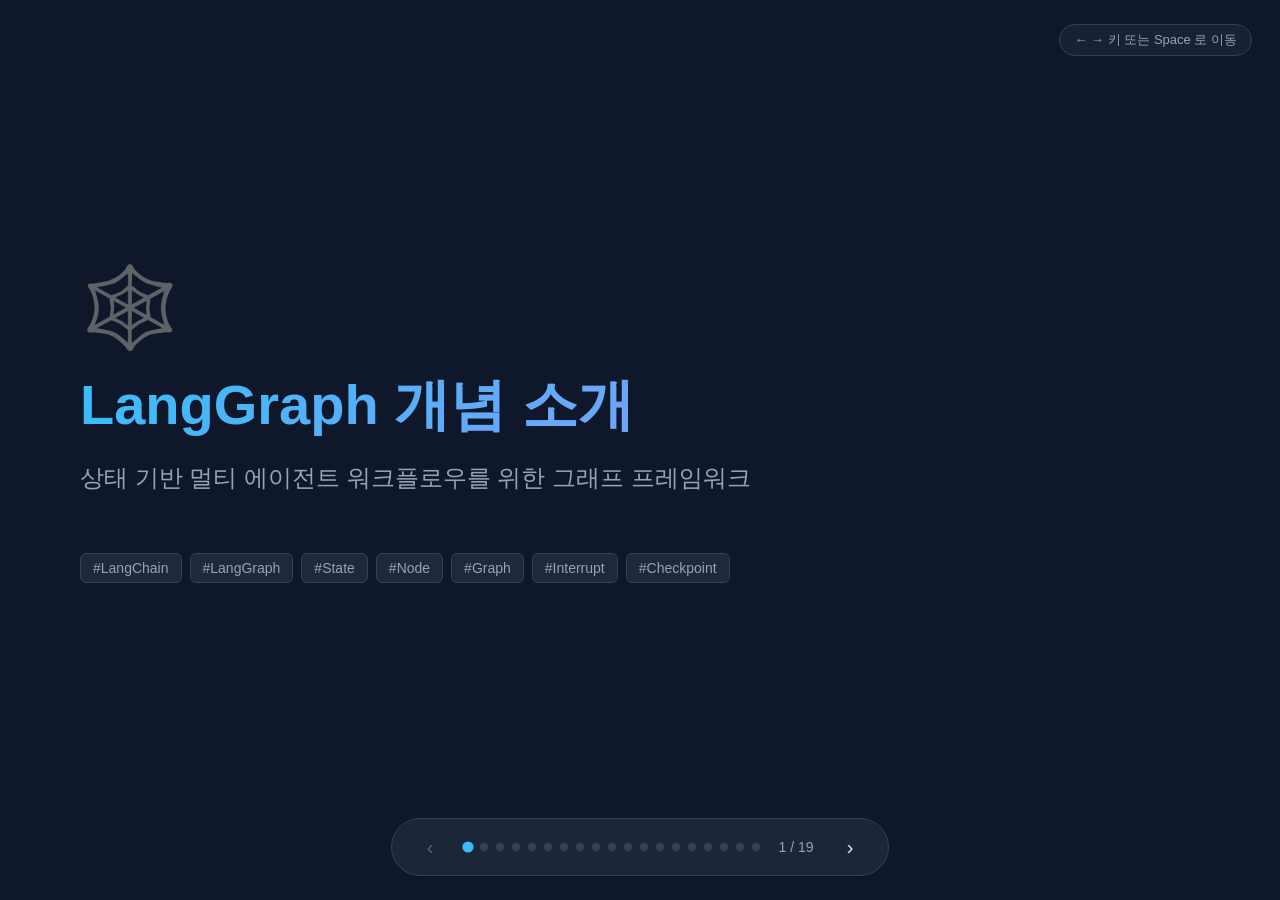
==== commit 2271580c: "Expand slide deck with LangChain, Runnable, and agent concepts Reorganize the deck into LangChain → " ====
--- a/index.html
+++ b/index.html
@@ -39,7 +39,7 @@
   .slide {
     position: absolute;
     inset: 0;
-    padding: 64px 80px;
+    padding: 64px 80px 120px;
     display: flex;
     flex-direction: column;
     justify-content: center;
@@ -653,6 +653,55 @@
 <span class="fn">print</span>(result.sentiment, result.keywords)</code></pre>
     </section>
 
+    <!-- Slide: Runnable 인터페이스 -->
+    <section class="slide">
+      <h2>Runnable 인터페이스</h2>
+      <p class="subtitle">한 번 Runnable이 되면 <b>LangChain · LangGraph 전체로 동일한 동작이 전파</b></p>
+
+      <div class="two-col">
+        <div class="card">
+          <h3>🧩 핵심 아이디어</h3>
+          <ul>
+            <li>Prompt · Model · Parser · Tool 은 모두 <b>Runnable</b></li>
+            <li>공통 메서드: <code>invoke</code> / <code>stream</code> / <code>batch</code> (+ async 버전)</li>
+            <li>파이프(<code>|</code>)로 합성해도 결과 역시 Runnable</li>
+            <li>LangGraph는 노드 함수를 내부적으로 <code>RunnableLambda</code>로 감쌈
+              <br><span style="font-size:14px;color:var(--muted);">→ 그래서 그래프 자체에도 <code>invoke/stream/batch</code>가 그대로 열림</span></li>
+          </ul>
+        </div>
+
+        <div class="card">
+          <h3>🌊 무엇이 전파되나?</h3>
+          <ul>
+            <li><span class="badge green">스트리밍</span> 체인·그래프 어디서든 토큰 단위 <code>.stream()</code></li>
+            <li><span class="badge amber">배치</span> 여러 입력을 <code>.batch()</code>로 병렬 처리</li>
+            <li><span class="badge purple">비동기</span> <code>.ainvoke()</code> / <code>.astream()</code> 자동 지원</li>
+            <li><span class="badge">트레이싱</span> LangSmith 추적·콜백·재시도가 일관 적용</li>
+          </ul>
+        </div>
+      </div>
+
+      <pre style="min-height:300px;"><code><span class="kw">from</span> langchain_core.runnables <span class="kw">import</span> RunnableLambda
+
+<span class="cm"># 1) 평범한 파이썬 함수를 Runnable 로 감싸기</span>
+<span class="kw">def</span> <span class="fn">shout</span>(x: <span class="fn">str</span>) -> <span class="fn">str</span>:
+    <span class="kw">return</span> x.upper() + <span class="str">"!"</span>
+
+shout_r = RunnableLambda(shout)
+
+shout_r.invoke(<span class="str">"hi"</span>)            <span class="cm"># → "HI!"</span>
+shout_r.batch([<span class="str">"hi"</span>, <span class="str">"bye"</span>])    <span class="cm"># → ["HI!", "BYE!"]  ← 병렬 자동</span>
+
+<span class="cm"># 2) 다른 Runnable 과 파이프로 합성 — 동일 규약이 그대로 전파</span>
+chain = prompt | llm | parser | shout_r
+chain.invoke({<span class="str">"review"</span>: <span class="str">"..."</span>})   <span class="cm"># invoke / stream / batch 모두 동작</span>
+
+<span class="cm"># 3) LangGraph 노드로 그대로 꽂아도 동일하게 동작</span>
+builder.add_node(<span class="str">"shout"</span>, shout_r)      <span class="cm"># 함수든 Runnable이든 OK</span>
+graph = builder.compile()
+graph.stream({<span class="str">"review"</span>: <span class="str">"..."</span>})    <span class="cm"># ← 그래프에도 stream 이 전파됨</span></code></pre>
+    </section>
+
     <!-- Slide: LangGraph 섹션 타이틀 -->
     <section class="slide">
       <div class="hero-icon">🕸️</div>
@@ -1076,7 +1125,7 @@
       <h2>한 장 요약</h2>
       <p class="subtitle">LangChain(빌딩 블록) → LangGraph(상태 그래프) → Agent(ReAct 루프)</p>
 
-      <div class="cards">
+      <div class="cards" style="grid-template-columns:1fr;">
         <div class="card">
           <h3>🔗 LangChain</h3>
           <ul>
@@ -1130,9 +1179,88 @@
         </div>
       </div>
 
-      <p style="text-align:center;margin-top:48px;font-size:32px;font-weight:700;background:linear-gradient(135deg,var(--accent),var(--accent-2));-webkit-background-clip:text;background-clip:text;color:transparent;">
-        감사합니다 🙌
+    </section>
+
+    <!-- Slide: 더 공부해볼 것 -->
+    <section class="slide">
+      <h2>더 공부해볼 것</h2>
+      <p class="subtitle">에이전트를 실전에서 쓰려면 알아두면 좋은 개념들</p>
+
+      <div class="cards" style="grid-template-columns:1fr;">
+        <div class="card">
+          <h3>🪝 Middleware & Hooks</h3>
+          <p style="font-size:15px;color:var(--muted);margin-bottom:8px;">
+            <code>create_agent</code>의 <b>agent loop 각 지점</b>에 로직 삽입.
+          </p>
+          <ul>
+            <li><b>Node-style</b>: <code>before_agent</code> / <code>before_model</code> / <code>after_model</code> / <code>after_agent</code></li>
+            <li><b>Wrap-style</b>: <code>wrap_model_call</code> / <code>wrap_tool_call</code></li>
+            <li>데코레이터(<code>@before_model</code>) 또는 <code>AgentMiddleware</code> 클래스로 정의</li>
+          </ul>
+        </div>
+
+        <div class="card">
+          <h3>🧰 Built-in Middleware</h3>
+          <ul>
+            <li><code>SummarizationMiddleware</code> — 긴 대화 자동 요약</li>
+            <li><code>HumanInTheLoopMiddleware</code> — 툴 승인·편집·거절</li>
+            <li><code>ModelCallLimit</code> / <code>ToolCallLimit</code> — 루프 폭주 방지</li>
+            <li><code>ModelFallbackMiddleware</code> — 실패 시 백업 모델</li>
+            <li><code>PIIMiddleware</code> — 개인정보 마스킹·차단</li>
+            <li><code>TodoListMiddleware</code>, <code>LLMToolSelectorMiddleware</code> 등</li>
+          </ul>
+        </div>
+
+        <div class="card">
+          <h3>🧠 Memory · Store</h3>
+          <ul>
+            <li><b>Short-term</b>: <code>Checkpointer</code> 기반 thread 메모리</li>
+            <li><b>Long-term</b>: <code>Store</code> — 사용자/도메인 지식 영속화</li>
+            <li><code>SummarizationMiddleware</code>로 컨텍스트 관리</li>
+          </ul>
+        </div>
+
+        <div class="card">
+          <h3>🌊 Streaming 모드</h3>
+          <ul>
+            <li><code>values</code> — 매 스텝의 전체 State</li>
+            <li><code>updates</code> — 노드가 반환한 변경분만</li>
+            <li><code>messages</code> — 토큰 단위 LLM 스트림</li>
+            <li><code>custom</code> — <code>get_stream_writer</code>로 임의 이벤트</li>
+          </ul>
+        </div>
+
+        <div class="card">
+          <h3>🧵 Subgraph · Multi-agent</h3>
+          <ul>
+            <li>그래프를 다른 그래프의 <b>노드</b>로 중첩</li>
+            <li>Supervisor / Swarm / Handoff 패턴</li>
+            <li><code>prebuilt</code>: <code>create_supervisor</code>, <code>create_swarm</code></li>
+          </ul>
+        </div>
+
+        <div class="card">
+          <h3>🧪 Observability · 평가</h3>
+          <ul>
+            <li><b>LangSmith</b> — 트레이싱·데이터셋·평가</li>
+            <li>Eval: 골든셋 + LLM-as-judge</li>
+            <li>프로덕션 배포: <b>LangGraph Platform</b></li>
+          </ul>
+        </div>
+      </div>
+
+      <p style="font-size:15px;color:var(--muted);margin-top:16px;text-align:center;">
+        참고: <code>langchain.agents.middleware</code> / <code>langgraph.store</code> / LangSmith 공식 문서
       </p>
+    </section>
+
+    <!-- Slide: 감사합니다 -->
+    <section class="slide" style="justify-content:center;align-items:center;text-align:center;">
+      <div class="hero-icon" style="font-size:100px;">🙌</div>
+      <p style="font-size:56px;font-weight:800;background:linear-gradient(135deg,var(--accent),var(--accent-2));-webkit-background-clip:text;background-clip:text;color:transparent;margin-bottom:20px;">
+        감사합니다
+      </p>
+      <p class="subtitle" style="margin-bottom:0;">질문·피드백 환영합니다 💬</p>
     </section>
 
   </div>
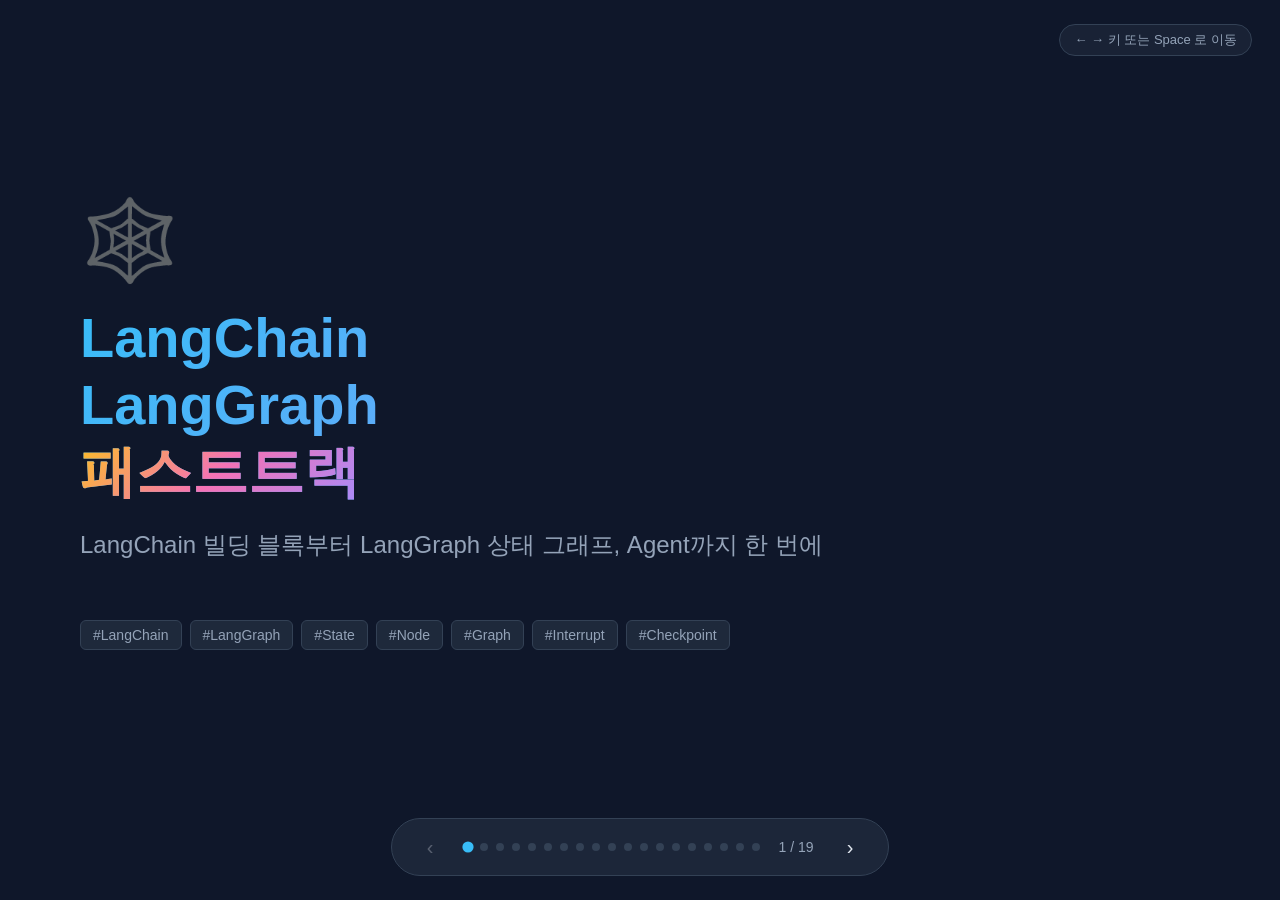
==== commit a52b62ed: "Polish title slide and clean up create_agent references Rename the deck to "LangChain & LangGraph 패스" ====
--- a/index.html
+++ b/index.html
@@ -3,7 +3,7 @@
 <head>
 <meta charset="UTF-8" />
 <meta name="viewport" content="width=device-width, initial-scale=1.0" />
-<title>LangGraph 개념 소개</title>
+<title>LangChain &amp; LangGraph 패스트트랙</title>
 <style>
   :root {
     --bg: #0f172a;
@@ -301,6 +301,7 @@
     position: fixed;
     top: 24px;
     right: 28px;
+    z-index: 100;
     color: var(--muted);
     font-size: 13px;
     background: rgba(30, 41, 59, 0.7);
@@ -365,8 +366,8 @@
     <!-- Slide 1: Title -->
     <section class="slide active">
       <div class="hero-icon">🕸️</div>
-      <h1>LangGraph 개념 소개</h1>
-      <p class="subtitle">상태 기반 멀티 에이전트 워크플로우를 위한 그래프 프레임워크</p>
+      <h1>LangChain<br>LangGraph<br><span style="background:linear-gradient(135deg,#fbbf24,#f472b6,#a78bfa);-webkit-background-clip:text;background-clip:text;color:transparent;">패스트트랙</span></h1>
+      <p class="subtitle">LangChain 빌딩 블록부터 LangGraph 상태 그래프, Agent까지 한 번에</p>
       <div class="tag-list">
         <span class="tag">#LangChain</span>
         <span class="tag">#LangGraph</span>
@@ -1030,7 +1031,7 @@
         </div>
       </div>
 
-      <pre style="min-height:400px;"><code><span class="cm"># LangChain v1 — create_react_agent 는 deprecated</span>
+      <pre style="min-height:400px;"><code><span class="cm"># 모델 + 툴 + 프롬프트 + 체크포인트 + HITL 미들웨어</span>
 <span class="kw">from</span> langchain.agents <span class="kw">import</span> create_agent
 <span class="kw">from</span> langchain.agents.middleware <span class="kw">import</span> HumanInTheLoopMiddleware
 <span class="kw">from</span> langchain.tools <span class="kw">import</span> tool
@@ -1068,7 +1069,7 @@
     <!-- Slide: 그래프 안의 에이전트 -->
     <section class="slide">
       <h2>그래프 안에서 Agent 호출하기</h2>
-      <p class="subtitle"><code>create_react_agent</code> 결과는 일반 Runnable — <b>노드 하나</b>로 꽂을 수 있음</p>
+      <p class="subtitle"><code>create_agent</code> 결과는 일반 Runnable — <b>노드 하나</b>로 꽂을 수 있음</p>
 
       <div class="diagram">
         <div class="node start">START</div>
@@ -1174,7 +1175,7 @@
           <ul>
             <li>LangChain: Prompts / Output Parsers / Structured Output</li>
             <li>LangGraph: Concepts / Human-in-the-loop / Persistence</li>
-            <li>Prebuilt: <code>create_react_agent</code> 가이드</li>
+            <li>LangChain v1: <code>create_agent</code> + Middleware 가이드</li>
           </ul>
         </div>
       </div>
